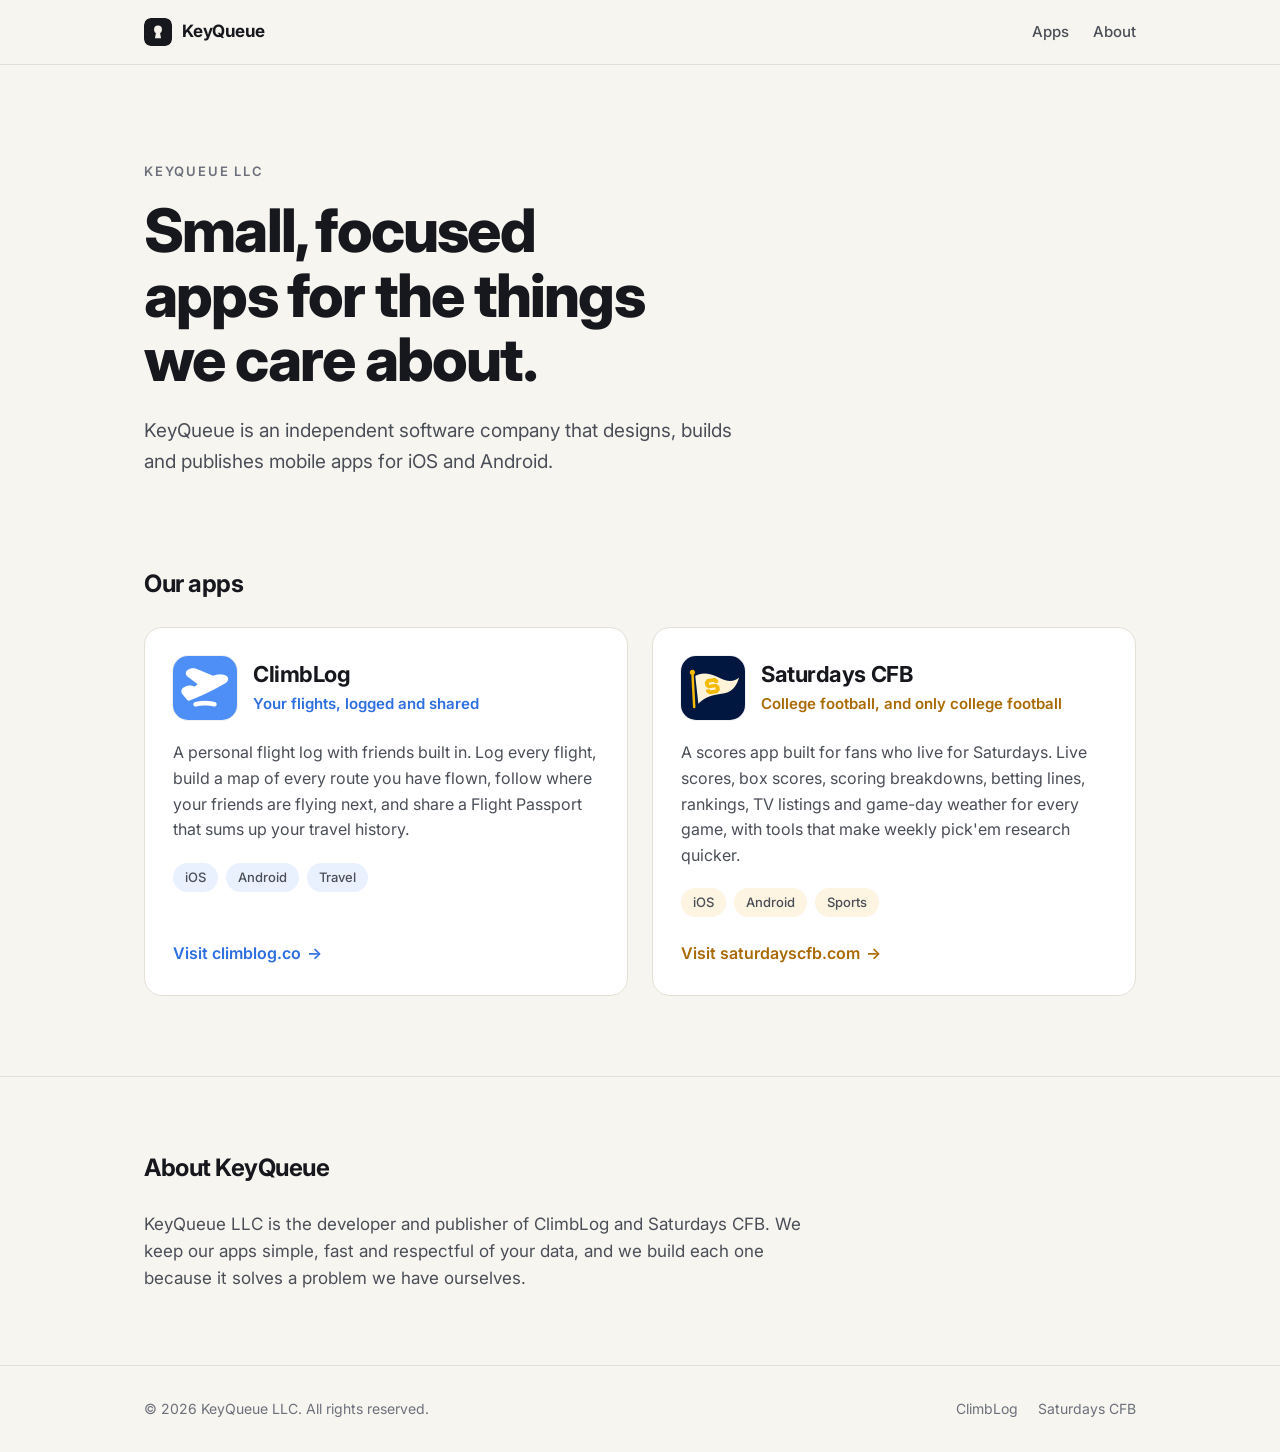
==== index.html @ c43be078 "Add KeyQueue LLC home page Single static page for keyqueue.llc listing ClimbLog and Saturdays CFB, s" ====
<!DOCTYPE html>
<html lang="en">
<head>
  <meta charset="UTF-8" />
  <meta name="viewport" content="width=device-width, initial-scale=1.0" />

  <title>KeyQueue LLC - Independent mobile apps</title>
  <meta name="description" content="KeyQueue LLC is an independent software company building mobile apps, including ClimbLog and Saturdays CFB." />
  <link rel="canonical" href="https://keyqueue.llc/" />
  <meta name="theme-color" content="#16181D" />

  <meta property="og:type" content="website" />
  <meta property="og:site_name" content="KeyQueue LLC" />
  <meta property="og:url" content="https://keyqueue.llc/" />
  <meta property="og:title" content="KeyQueue LLC" />
  <meta property="og:description" content="An independent software company building ClimbLog and Saturdays CFB." />

  <link rel="icon" href="/assets/img/mark.svg" type="image/svg+xml" />

  <link rel="preconnect" href="https://fonts.googleapis.com" />
  <link rel="preconnect" href="https://fonts.gstatic.com" crossorigin />
  <link rel="stylesheet" href="https://fonts.googleapis.com/css2?family=Inter:wght@400;500;600;700;800&display=swap" />
  <link rel="stylesheet" href="/assets/css/site.css" />
</head>
<body>
  <header class="nav">
    <div class="wrap nav-inner">
      <a class="brand" href="/" aria-label="KeyQueue LLC home">
        <img src="/assets/img/mark.svg" width="28" height="28" alt="" />
        <span>KeyQueue</span>
      </a>
      <nav class="nav-links" aria-label="Primary">
        <a href="#apps">Apps</a>
        <a href="#about">About</a>
      </nav>
    </div>
  </header>

  <main>
    <section class="hero">
      <div class="wrap">
        <p class="eyebrow">KeyQueue LLC</p>
        <h1>Small, focused apps for the things we care about.</h1>
        <p class="lede">
          KeyQueue is an independent software company that designs, builds and
          publishes mobile apps for iOS and Android.
        </p>
      </div>
    </section>

    <section id="apps" class="apps">
      <div class="wrap">
        <h2 class="section-title">Our apps</h2>
        <div class="grid">

          <article class="card card-climblog">
            <div class="card-head">
              <img class="app-icon" src="/assets/img/climblog.png" width="64" height="64" alt="ClimbLog app icon" />
              <div>
                <h3>ClimbLog</h3>
                <p class="tagline">Your flights, logged and shared</p>
              </div>
            </div>
            <p>
              A personal flight log with friends built in. Log every flight,
              build a map of every route you have flown, follow where your
              friends are flying next, and share a Flight Passport that sums up
              your travel history.
            </p>
            <ul class="chips" aria-label="Details">
              <li>iOS</li><li>Android</li><li>Travel</li>
            </ul>
            <a class="card-link" href="https://climblog.co" rel="noopener">
              Visit climblog.co <span aria-hidden="true">&rarr;</span>
            </a>
          </article>

          <article class="card card-saturdays">
            <div class="card-head">
              <img class="app-icon" src="/assets/img/saturdays.png" width="64" height="64" alt="Saturdays CFB app icon" />
              <div>
                <h3>Saturdays CFB</h3>
                <p class="tagline">College football, and only college football</p>
              </div>
            </div>
            <p>
              A scores app built for fans who live for Saturdays. Live scores,
              box scores, scoring breakdowns, betting lines, rankings, TV
              listings and game-day weather for every game, with tools that make
              weekly pick'em research quicker.
            </p>
            <ul class="chips" aria-label="Details">
              <li>iOS</li><li>Android</li><li>Sports</li>
            </ul>
            <a class="card-link" href="https://saturdayscfb.com" rel="noopener">
              Visit saturdayscfb.com <span aria-hidden="true">&rarr;</span>
            </a>
          </article>

        </div>
      </div>
    </section>

    <section id="about" class="about">
      <div class="wrap about-inner">
        <h2 class="section-title">About KeyQueue</h2>
        <p>
          KeyQueue LLC is the developer and publisher of ClimbLog and Saturdays
          CFB. We keep our apps simple, fast and respectful of your data, and we
          build each one because it solves a problem we have ourselves.
        </p>
      </div>
    </section>
  </main>

  <footer class="footer">
    <div class="wrap footer-inner">
      <p>&copy; <span id="year">2026</span> KeyQueue LLC. All rights reserved.</p>
      <p class="footer-links">
        <a href="https://climblog.co" rel="noopener">ClimbLog</a>
        <a href="https://saturdayscfb.com" rel="noopener">Saturdays CFB</a>
      </p>
    </div>
  </footer>

  <script>document.getElementById('year').textContent = new Date().getFullYear();</script>
</body>
</html>
---- assets/css/site.css ----
/* KeyQueue LLC - site styles. Single page, no build step. */

:root {
  --bg: #F7F5F0;
  --surface: #FFFFFF;
  --ink: #16181D;
  --ink-2: #4A4E57;
  --ink-3: #6B707A;
  --line: #E4E0D7;
  --chip: #EFECE5;

  --climblog: #2D6FDF;
  --climblog-tint: #EAF1FE;
  --saturdays: #0A1D45;
  --saturdays-gold: #A96A06;
  --saturdays-tint: #FDF4E1;

  --radius: 18px;
  --wrap: 1040px;
  --font: 'Inter', -apple-system, BlinkMacSystemFont, 'Segoe UI', Helvetica, Arial, sans-serif;
}

@media (prefers-color-scheme: dark) {
  :root {
    --bg: #111317;
    --surface: #1A1D23;
    --ink: #F2F0EB;
    --ink-2: #BCBFC6;
    --ink-3: #8D919A;
    --line: #2A2E36;
    --chip: #23272F;

    --climblog: #7EB3FF;
    --climblog-tint: rgba(79, 142, 247, 0.12);
    --saturdays: #F5B83D;
    --saturdays-gold: #F5B83D;
    --saturdays-tint: rgba(245, 184, 61, 0.10);
  }
}

*, *::before, *::after { box-sizing: border-box; }

html { -webkit-text-size-adjust: 100%; scroll-behavior: smooth; }

body {
  margin: 0;
  background: var(--bg);
  color: var(--ink);
  font-family: var(--font);
  font-size: 1rem;
  line-height: 1.6;
  -webkit-font-smoothing: antialiased;
}

img { display: block; max-width: 100%; }

a { color: inherit; }

.wrap {
  width: 100%;
  max-width: var(--wrap);
  margin-inline: auto;
  padding-inline: 24px;
}

@media (max-width: 560px) {
  .wrap { padding-inline: 16px; }
}

/* ---- Nav --------------------------------------------------------------- */
.nav {
  position: sticky;
  top: 0;
  z-index: 10;
  background: color-mix(in srgb, var(--bg) 85%, transparent);
  backdrop-filter: saturate(160%) blur(12px);
  -webkit-backdrop-filter: saturate(160%) blur(12px);
  border-bottom: 1px solid var(--line);
}

.nav-inner {
  display: flex;
  align-items: center;
  justify-content: space-between;
  height: 64px;
}

.brand {
  display: inline-flex;
  align-items: center;
  gap: 10px;
  font-weight: 700;
  font-size: 1.0625rem;
  letter-spacing: -0.01em;
  text-decoration: none;
}

.brand img { border-radius: 7px; }

@media (prefers-color-scheme: dark) {
  .brand img { box-shadow: 0 0 0 1px var(--line); }
}

.nav-links { display: flex; gap: 24px; }

.nav-links a {
  color: var(--ink-2);
  font-size: 0.9375rem;
  font-weight: 500;
  text-decoration: none;
}

.nav-links a:hover { color: var(--ink); }

/* ---- Hero -------------------------------------------------------------- */
.hero { padding-block: 96px 64px; }

.eyebrow {
  margin: 0 0 16px;
  color: var(--ink-3);
  font-size: 0.8125rem;
  font-weight: 600;
  letter-spacing: 0.14em;
  text-transform: uppercase;
}

.hero h1 {
  margin: 0;
  max-width: 16ch;
  font-size: clamp(2.25rem, 6vw, 3.75rem);
  font-weight: 800;
  line-height: 1.08;
  letter-spacing: -0.03em;
  text-wrap: balance;
}

.lede {
  margin: 24px 0 0;
  max-width: 52ch;
  color: var(--ink-2);
  font-size: 1.1875rem;
  line-height: 1.6;
}

@media (max-width: 560px) {
  .hero { padding-block: 64px 40px; }
  .lede { font-size: 1.0625rem; }
}

/* ---- Apps -------------------------------------------------------------- */
.apps { padding-block: 24px 80px; }

.section-title {
  margin: 0 0 24px;
  font-size: 1.5rem;
  font-weight: 700;
  letter-spacing: -0.02em;
}

.grid {
  display: grid;
  grid-template-columns: repeat(2, minmax(0, 1fr));
  gap: 24px;
}

@media (max-width: 760px) {
  .grid { grid-template-columns: 1fr; }
}

.card {
  --accent: var(--ink);
  --tint: var(--chip);
  display: flex;
  flex-direction: column;
  padding: 28px;
  background: var(--surface);
  border: 1px solid var(--line);
  border-radius: var(--radius);
  transition: transform 160ms ease, box-shadow 160ms ease;
}

.card:hover {
  transform: translateY(-2px);
  box-shadow: 0 12px 32px -16px rgba(0, 0, 0, 0.25);
}

.card-climblog  { --accent: var(--climblog);       --tint: var(--climblog-tint); }
.card-saturdays { --accent: var(--saturdays-gold); --tint: var(--saturdays-tint); }

.card-head {
  display: flex;
  align-items: center;
  gap: 16px;
  margin-bottom: 20px;
}

.app-icon {
  flex: none;
  width: 64px;
  height: 64px;
  border-radius: 15px;
  box-shadow: 0 0 0 1px rgba(0, 0, 0, 0.06);
}

.card h3 {
  margin: 0;
  font-size: 1.375rem;
  font-weight: 700;
  letter-spacing: -0.02em;
  line-height: 1.2;
}

.tagline {
  margin: 4px 0 0;
  color: var(--accent);
  font-size: 0.9375rem;
  font-weight: 600;
}

.card > p {
  margin: 0;
  color: var(--ink-2);
}

.chips {
  display: flex;
  flex-wrap: wrap;
  gap: 8px;
  margin: 20px 0 0;
  padding: 0;
  list-style: none;
}

.chips li {
  padding: 4px 12px;
  background: var(--tint);
  border-radius: 999px;
  color: var(--ink-2);
  font-size: 0.8125rem;
  font-weight: 500;
}

.card-link {
  display: inline-flex;
  align-items: center;
  gap: 6px;
  align-self: flex-start;
  margin-top: auto;
  padding-top: 24px;
  color: var(--accent);
  font-weight: 600;
  text-decoration: none;
}

.card-link span { transition: transform 160ms ease; }
.card-link:hover span { transform: translateX(3px); }
.card-link:hover { text-decoration: underline; text-underline-offset: 3px; }

/* ---- About ------------------------------------------------------------- */
.about {
  padding-block: 72px;
  border-top: 1px solid var(--line);
}

.about-inner p {
  margin: 0;
  max-width: 62ch;
  color: var(--ink-2);
  font-size: 1.0625rem;
}

/* ---- Footer ------------------------------------------------------------ */
.footer {
  padding-block: 32px;
  border-top: 1px solid var(--line);
  color: var(--ink-3);
  font-size: 0.875rem;
}

.footer-inner {
  display: flex;
  flex-wrap: wrap;
  align-items: center;
  justify-content: space-between;
  gap: 12px 24px;
}

.footer p { margin: 0; }

.footer-links { display: flex; gap: 20px; }
.footer-links a { text-decoration: none; }
.footer-links a:hover { color: var(--ink); }

@media (prefers-reduced-motion: reduce) {
  html { scroll-behavior: auto; }
  .card, .card-link span { transition: none; }
}
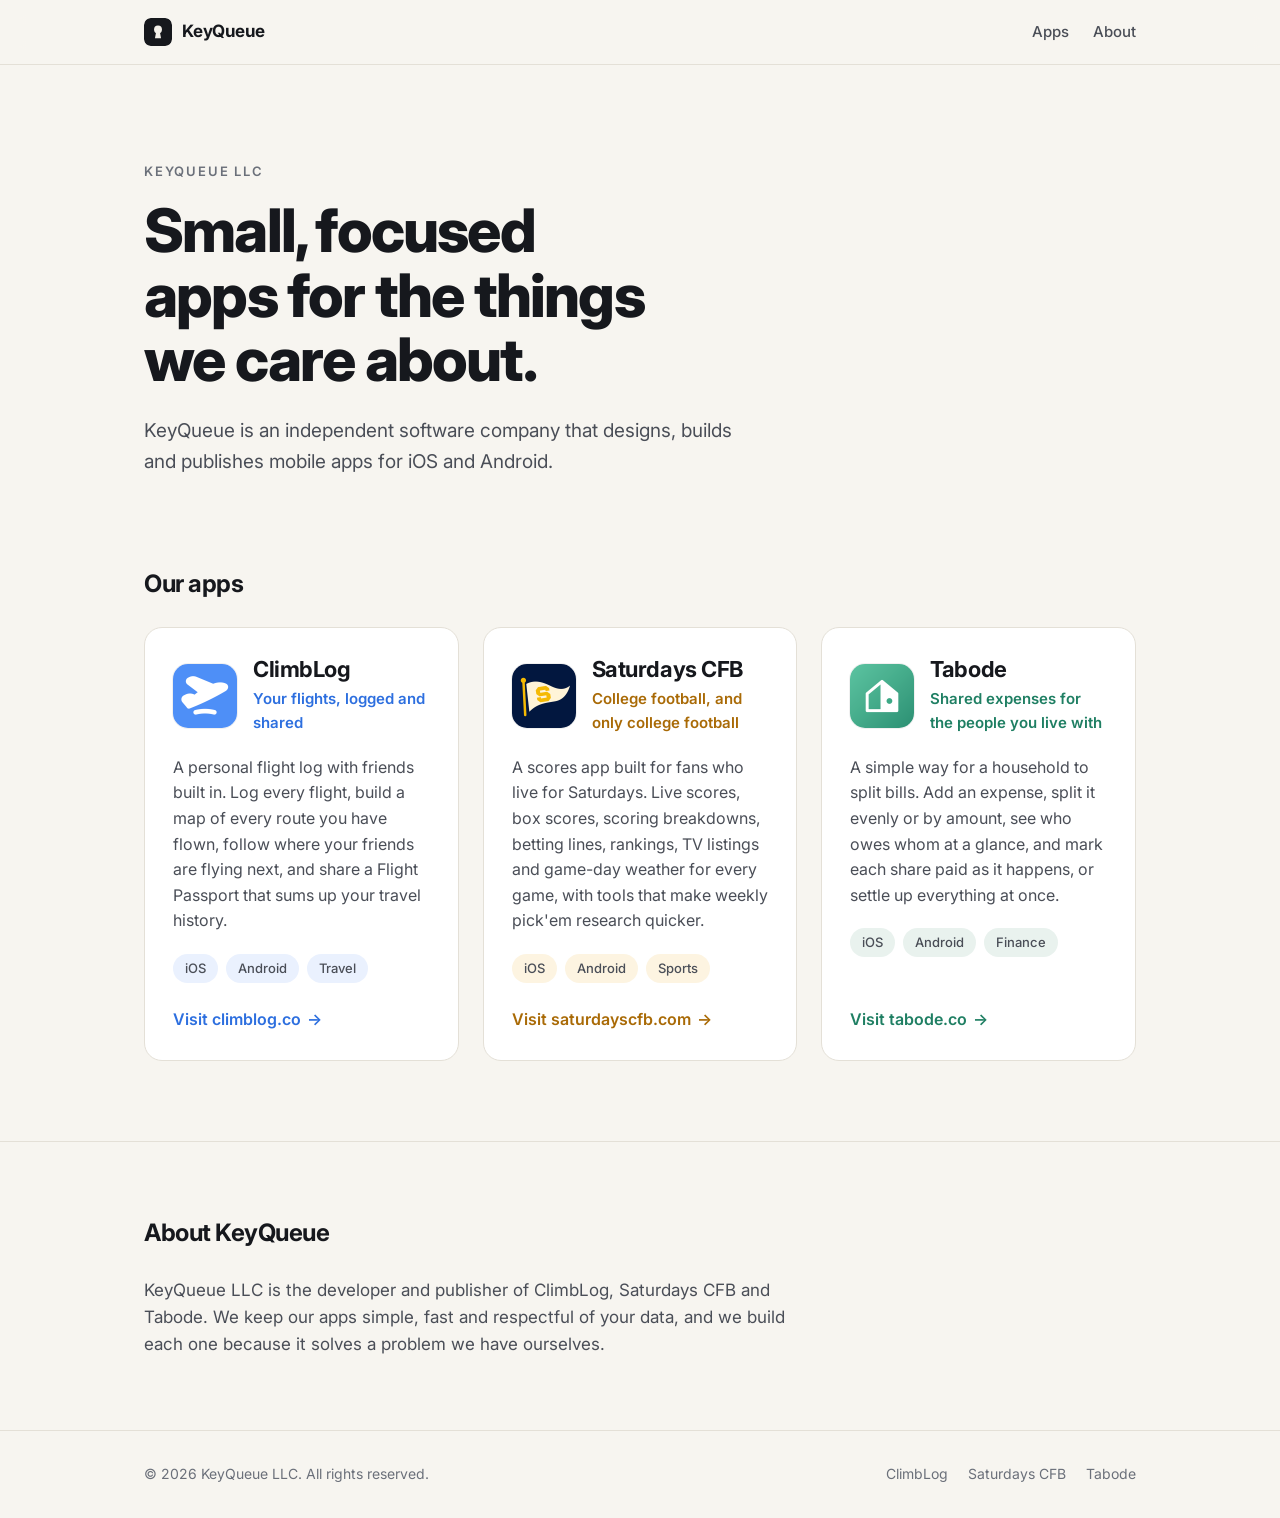
==== commit 857d07f3: "Add Tabode to the apps list Third card linking to tabode.co, a three-column grid on wide screens, an" ====
--- a/index.html
+++ b/index.html
@@ -5,7 +5,7 @@
   <meta name="viewport" content="width=device-width, initial-scale=1.0" />
 
   <title>KeyQueue LLC - Independent mobile apps</title>
-  <meta name="description" content="KeyQueue LLC is an independent software company building mobile apps, including ClimbLog and Saturdays CFB." />
+  <meta name="description" content="KeyQueue LLC is an independent software company building mobile apps, including ClimbLog, Saturdays CFB and Tabode." />
   <link rel="canonical" href="https://keyqueue.llc/" />
   <meta name="theme-color" content="#16181D" />
 
@@ -13,7 +13,7 @@
   <meta property="og:site_name" content="KeyQueue LLC" />
   <meta property="og:url" content="https://keyqueue.llc/" />
   <meta property="og:title" content="KeyQueue LLC" />
-  <meta property="og:description" content="An independent software company building ClimbLog and Saturdays CFB." />
+  <meta property="og:description" content="An independent software company building ClimbLog, Saturdays CFB and Tabode." />
 
   <link rel="icon" href="/assets/img/mark.svg" type="image/svg+xml" />
 
@@ -97,6 +97,27 @@
             </a>
           </article>
 
+          <article class="card card-tabode">
+            <div class="card-head">
+              <img class="app-icon" src="/assets/img/tabode.png" width="64" height="64" alt="Tabode app icon" />
+              <div>
+                <h3>Tabode</h3>
+                <p class="tagline">Shared expenses for the people you live with</p>
+              </div>
+            </div>
+            <p>
+              A simple way for a household to split bills. Add an expense, split
+              it evenly or by amount, see who owes whom at a glance, and mark
+              each share paid as it happens, or settle up everything at once.
+            </p>
+            <ul class="chips" aria-label="Details">
+              <li>iOS</li><li>Android</li><li>Finance</li>
+            </ul>
+            <a class="card-link" href="https://tabode.co" rel="noopener">
+              Visit tabode.co <span aria-hidden="true">&rarr;</span>
+            </a>
+          </article>
+
         </div>
       </div>
     </section>
@@ -105,8 +126,8 @@
       <div class="wrap about-inner">
         <h2 class="section-title">About KeyQueue</h2>
         <p>
-          KeyQueue LLC is the developer and publisher of ClimbLog and Saturdays
-          CFB. We keep our apps simple, fast and respectful of your data, and we
+          KeyQueue LLC is the developer and publisher of ClimbLog, Saturdays CFB
+          and Tabode. We keep our apps simple, fast and respectful of your data, and we
           build each one because it solves a problem we have ourselves.
         </p>
       </div>
@@ -119,6 +140,7 @@
       <p class="footer-links">
         <a href="https://climblog.co" rel="noopener">ClimbLog</a>
         <a href="https://saturdayscfb.com" rel="noopener">Saturdays CFB</a>
+        <a href="https://tabode.co" rel="noopener">Tabode</a>
       </p>
     </div>
   </footer>
--- a/assets/css/site.css
+++ b/assets/css/site.css
@@ -14,6 +14,8 @@
   --saturdays: #0A1D45;
   --saturdays-gold: #A96A06;
   --saturdays-tint: #FDF4E1;
+  --tabode: #1F7F63;
+  --tabode-tint: #E9F2EE;
 
   --radius: 18px;
   --wrap: 1040px;
@@ -35,6 +37,8 @@
     --saturdays: #F5B83D;
     --saturdays-gold: #F5B83D;
     --saturdays-tint: rgba(245, 184, 61, 0.10);
+    --tabode: #7DD3B2;
+    --tabode-tint: rgba(125, 211, 178, 0.12);
   }
 }
 
@@ -159,11 +163,15 @@
 
 .grid {
   display: grid;
-  grid-template-columns: repeat(2, minmax(0, 1fr));
+  grid-template-columns: repeat(3, minmax(0, 1fr));
   gap: 24px;
 }
 
-@media (max-width: 760px) {
+@media (max-width: 980px) {
+  .grid { grid-template-columns: repeat(2, minmax(0, 1fr)); }
+}
+
+@media (max-width: 680px) {
   .grid { grid-template-columns: 1fr; }
 }
 
@@ -186,6 +194,7 @@
 
 .card-climblog  { --accent: var(--climblog);       --tint: var(--climblog-tint); }
 .card-saturdays { --accent: var(--saturdays-gold); --tint: var(--saturdays-tint); }
+.card-tabode    { --accent: var(--tabode);         --tint: var(--tabode-tint); }
 
 .card-head {
   display: flex;
